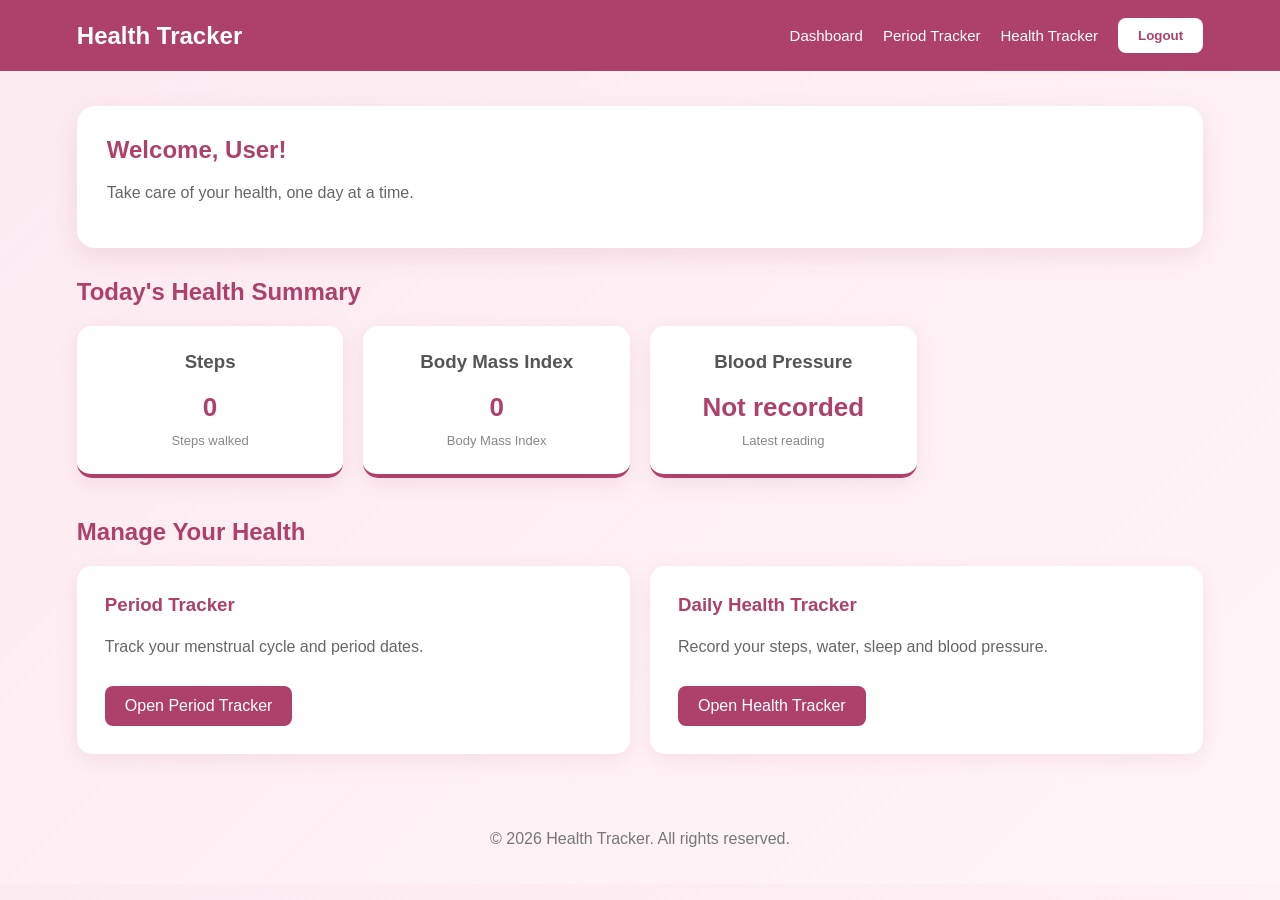
==== demo/dashboard.html @ 2bf0d757 "feat:add health features(BMI calculator, step counter, cycle care)" ====
<!DOCTYPE html>
<html lang="en">
<head>
    <meta charset="UTF-8">
    <meta name="viewport" content="width=device-width, initial-scale=1.0">
    <title>Dashboard | Health Tracker</title>

    <link rel="stylesheet" href="dashboard.css">
</head>

<body class="dashboard-body">

    <header class="dashboard-header">
        <h2>Health Tracker</h2>

        <nav>
            <a href="dashboard.html">Dashboard</a>
            <a href="period-tracker.html">Period Tracker</a>
            <a href="health-tracker.html">Health Tracker</a>
            <button id="logoutBtn">Logout</button>
        </nav>
    </header>

    <main class="dashboard-container">

        <section class="welcome-section">
            <h1>Welcome, <span id="userName">User</span>!</h1>
            <p>Take care of your health, one day at a time.</p>
        </section>

        <section class="dashboard-summary">
            <h2>Today's Health Summary</h2>

            <div class="summary-grid">

                <div class="summary-card">
                    <h3>Steps</h3>
                    <p id="dashboardSteps">0</p>
                    <span>Steps walked</span>
                </div>

                

                <div class="summary-card">
                    <h3>Body Mass Index</h3>
                    <p id="dashboardBody Mass Index">0</p>
                    <span>Body Mass Index</span>
                </div>

                <div class="summary-card">
                    <h3>Blood Pressure</h3>
                    <p id="dashboardBP">Not recorded</p>
                    <span>Latest reading</span>
                </div>

            </div>
        </section>

        <section class="dashboard-links">
            <h2>Manage Your Health</h2>

            <div class="link-grid">

                <div class="link-card">
                    <h3>Period Tracker</h3>
                    <p>Track your menstrual cycle and period dates.</p>
                    <a href="period-tracker.html">Open Period Tracker</a>
                </div>

                <div class="link-card">
                    <h3>Daily Health Tracker</h3>
                    <p>Record your steps, water, sleep and blood pressure.</p>
                    <a href="health-tracker.html">Open Health Tracker</a>
                </div>

            </div>
        </section>

    </main>

    <footer class="dashboard-footer">
        <p>&copy; 2026 Health Tracker. All rights reserved.</p>
    </footer>

    <script src="dashboard.js"></script>
</body>
</html>
---- demo/dashboard.css ----
/* ==============================
   DASHBOARD - PINK THEME
============================== */

.dashboard-body {
    margin: 0;
    padding: 0;
    font-family: Arial, sans-serif;
    background: linear-gradient(135deg, #fceaf1, #fff5f8);
    color: #333;
}

/* Header */

.dashboard-header {
    background: #ad416b;
    color: white;
    padding: 18px 6%;
    display: flex;
    justify-content: space-between;
    align-items: center;
    flex-wrap: wrap;
    gap: 15px;
}

.dashboard-header h2 {
    margin: 0;
}

.dashboard-header nav {
    display: flex;
    align-items: center;
    gap: 20px;
    flex-wrap: wrap;
}

.dashboard-header nav a {
    color: white;
    text-decoration: none;
    font-size: 15px;
}

.dashboard-header nav a:hover {
    text-decoration: underline;
}

#logoutBtn {
    background: white;
    color: #ad416b;
    border: none;
    padding: 10px 20px;
    border-radius: 8px;
    cursor: pointer;
    font-weight: bold;
}

#logoutBtn:hover {
    background: #f8e3ec;
}

/* Main Container */

.dashboard-container {
    width: 88%;
    max-width: 1200px;
    margin: 35px auto;
}

/* Welcome Section */

.welcome-section {
    background: white;
    padding: 30px;
    border-radius: 18px;
    margin-bottom: 30px;
    box-shadow: 0 8px 25px rgba(173, 65, 107, 0.12);
}

.welcome-section h1 {
    color: #ad416b;
    margin-top: 0;
}

.welcome-section p {
    color: #666;
}

/* Summary Cards */

.dashboard-summary h2,
.dashboard-links h2 {
    color: #ad416b;
    margin-bottom: 20px;
}

.summary-grid {
    display: grid;
    grid-template-columns: repeat(4, 1fr);
    gap: 20px;
}

.summary-card {
    background: white;
    padding: 25px 15px;
    border-radius: 15px;
    text-align: center;
    box-shadow: 0 6px 20px rgba(173, 65, 107, 0.10);
    border-bottom: 4px solid #ad416b;
}

.summary-card h3 {
    color: #555;
    margin-top: 0;
}

.summary-card p {
    color: #ad416b;
    font-size: 26px;
    font-weight: bold;
    margin: 15px 0 8px;
}

.summary-card span {
    color: #888;
    font-size: 13px;
}

/* Manage Your Health */

.dashboard-links {
    margin-top: 40px;
}

.link-grid {
    display: grid;
    grid-template-columns: repeat(2, 1fr);
    gap: 20px;
}

.link-card {
    background: white;
    padding: 28px;
    border-radius: 15px;
    box-shadow: 0 6px 20px rgba(173, 65, 107, 0.10);
}

.link-card h3 {
    color: #ad416b;
    margin-top: 0;
}

.link-card p {
    color: #666;
    line-height: 1.6;
}

.link-card a {
    display: inline-block;
    background: #ad416b;
    color: white;
    padding: 11px 20px;
    border-radius: 8px;
    text-decoration: none;
    margin-top: 10px;
    transition: 0.3s;
}

.link-card a:hover {
    background: #923456;
}

/* Footer */

.dashboard-footer {
    text-align: center;
    padding: 20px;
    color: #777;
    margin-top: 40px;
}

/* Responsive Design */

@media (max-width: 900px) {
    .summary-grid {
        grid-template-columns: repeat(2, 1fr);
    }
}

@media (max-width: 600px) {
    .dashboard-header {
        flex-direction: column;
        align-items: flex-start;
    }

    .dashboard-header nav {
        gap: 12px;
    }

    .summary-grid,
    .link-grid {
        grid-template-columns: 1fr;
    }

    .dashboard-container {
        width: 92%;
    }
}
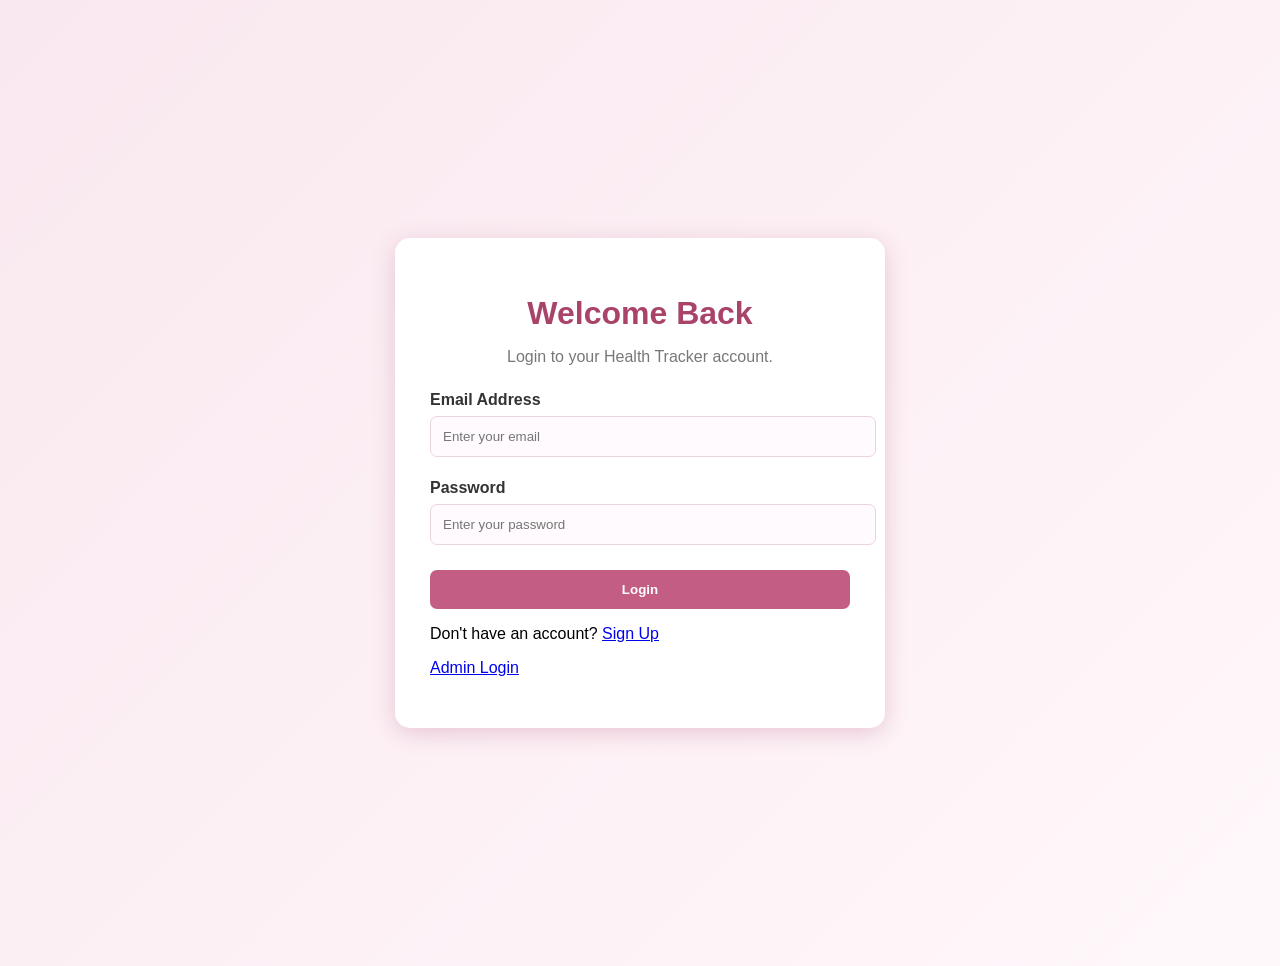
==== commit 98302114: "first commit" ====
--- a/demo/dashboard.html
+++ b/demo/dashboard.html
@@ -65,7 +65,7 @@
                 <div class="link-card">
                     <h3>Period Tracker</h3>
                     <p>Track your menstrual cycle and period dates.</p>
-                    <a href="period-tracker.html">Open Period Tracker</a>
+                    <a href="cycle-care/period-tracker.html">Open Period Tracker</a>
                 </div>
 
                 <div class="link-card">
